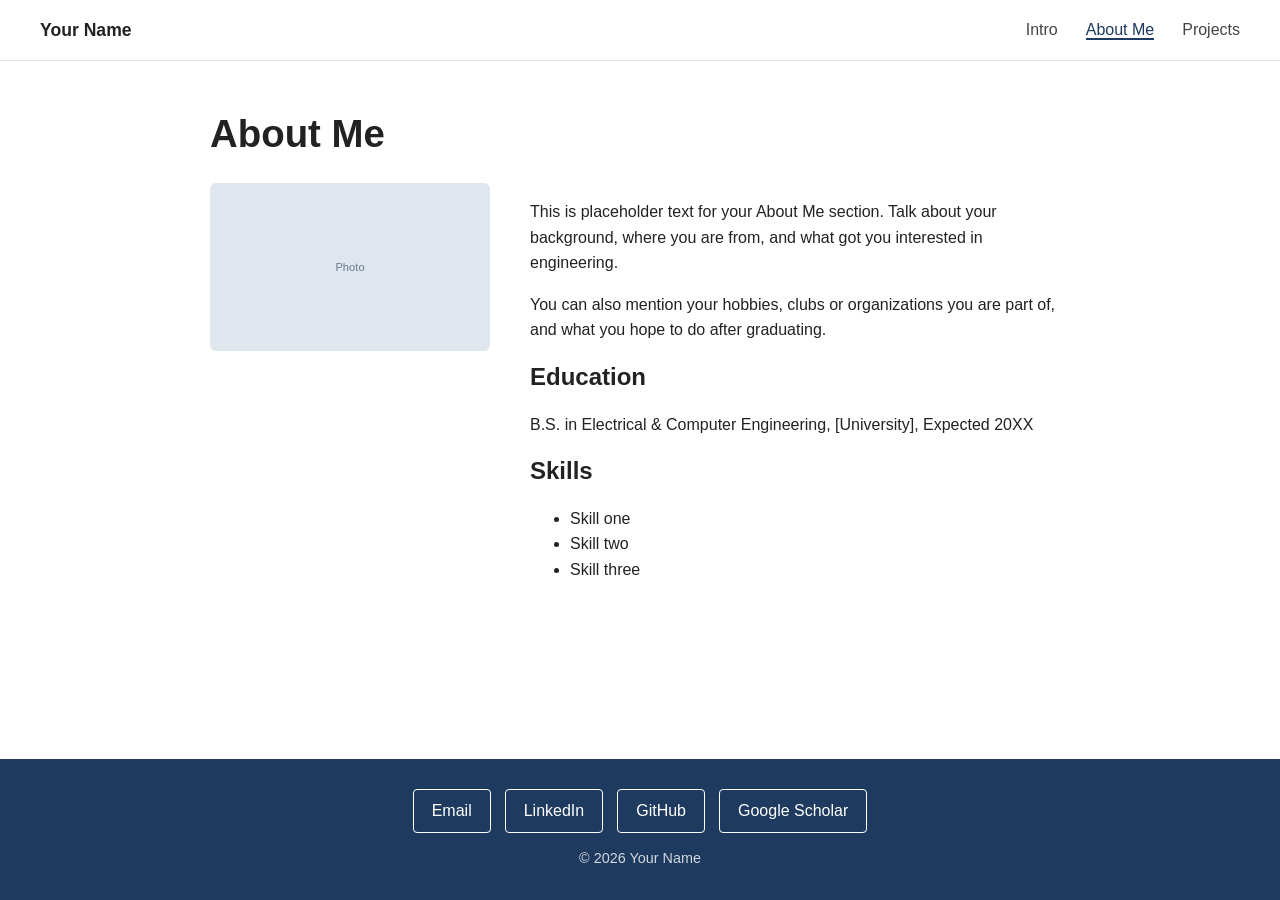
==== about.html @ 7c508850 "Add basic personal website with Intro, About Me, and Projects pages Co-Authored-By: Claude Opus 5.5 " ====
<!DOCTYPE html>
<html lang="en">
<head>
  <meta charset="UTF-8">
  <meta name="viewport" content="width=device-width, initial-scale=1.0">
  <title>About Me | Your Name</title>
  <link rel="stylesheet" href="style.css">
</head>
<body>
  <nav class="navbar">
    <a class="site-name" href="index.html">Your Name</a>
    <ul>
      <li><a href="index.html">Intro</a></li>
      <li><a href="about.html" class="active">About Me</a></li>
      <li><a href="projects.html">Projects</a></li>
    </ul>
  </nav>

  <main class="content">
    <h1 class="page-title">About Me</h1>
    <div class="about-layout">
      <img src="images/about-placeholder.svg" alt="Placeholder photo">
      <div>
        <p>
          This is placeholder text for your About Me section. Talk about your background,
          where you are from, and what got you interested in engineering.
        </p>
        <p>
          You can also mention your hobbies, clubs or organizations you are part of,
          and what you hope to do after graduating.
        </p>
        <h2>Education</h2>
        <p>B.S. in Electrical &amp; Computer Engineering, [University], Expected 20XX</p>
        <h2>Skills</h2>
        <ul>
          <li>Skill one</li>
          <li>Skill two</li>
          <li>Skill three</li>
        </ul>
      </div>
    </div>
  </main>

  <footer>
    <div class="footer-links">
      <a href="mailto:your.email@example.com">Email</a>
      <a href="https://www.linkedin.com/in/your-profile" target="_blank">LinkedIn</a>
      <a href="https://github.com/your-username" target="_blank">GitHub</a>
      <a href="https://scholar.google.com/citations?user=YOUR_ID" target="_blank">Google Scholar</a>
    </div>
    <p>&copy; 2026 Your Name</p>
  </footer>
</body>
</html>
---- style.css ----
/* ---------- Basics ---------- */
* {
  box-sizing: border-box;
}

body {
  margin: 0;
  font-family: "Helvetica Neue", Arial, sans-serif;
  color: #222;
  background: #ffffff;
  line-height: 1.6;
  display: flex;
  flex-direction: column;
  min-height: 100vh;
}

main {
  flex: 1;
}

a {
  color: #1e3a5f;
}

h1, h2, h3 {
  line-height: 1.2;
}

/* ---------- Nav bar (top right links) ---------- */
.navbar {
  display: flex;
  justify-content: space-between;
  align-items: center;
  padding: 16px 40px;
  background: #ffffff;
  border-bottom: 1px solid #e5e5e5;
}

.navbar .site-name {
  font-weight: bold;
  font-size: 1.1rem;
  color: #222;
  text-decoration: none;
}

.navbar ul {
  list-style: none;
  margin: 0;
  padding: 0;
  display: flex;
  gap: 28px;
}

.navbar ul a {
  color: #444;
  text-decoration: none;
}

.navbar ul a:hover,
.navbar ul a.active {
  color: #1e3a5f;
  border-bottom: 2px solid #1e3a5f;
}

/* ---------- Hero banner (Intro page) ---------- */
.hero {
  background-image: url("images/hero.svg");
  background-size: cover;
  background-position: center;
  color: #ffffff;
  text-align: center;
  padding: 140px 20px;
}

.hero h1 {
  font-size: 4rem;
  margin: 0 0 10px;
  letter-spacing: 2px;
}

.hero p {
  font-size: 1.3rem;
  margin: 0;
}

/* ---------- Page content ---------- */
.content {
  max-width: 900px;
  margin: 0 auto;
  padding: 50px 20px;
}

.page-title {
  font-size: 2.4rem;
  margin-top: 0;
}

.about-layout {
  display: flex;
  gap: 40px;
  align-items: flex-start;
}

.about-layout img {
  width: 280px;
  max-width: 100%;
  border-radius: 6px;
}

/* ---------- Project cards ---------- */
.project {
  display: flex;
  gap: 24px;
  padding: 24px 0;
  border-bottom: 1px solid #e5e5e5;
}

.project:last-child {
  border-bottom: none;
}

.project img {
  width: 240px;
  max-width: 100%;
  border-radius: 6px;
}

.project h3 {
  margin-top: 0;
}

/* ---------- Footer bar ---------- */
footer {
  background: #1e3a5f;
  color: #ffffff;
  text-align: center;
  padding: 30px 20px;
}

footer .footer-links {
  display: flex;
  justify-content: center;
  flex-wrap: wrap;
  gap: 14px;
  margin-bottom: 14px;
}

footer .footer-links a {
  color: #ffffff;
  text-decoration: none;
  border: 1px solid #ffffff;
  border-radius: 4px;
  padding: 8px 18px;
}

footer .footer-links a:hover {
  background: #ffffff;
  color: #1e3a5f;
}

footer p {
  margin: 0;
  font-size: 0.9rem;
  opacity: 0.8;
}

/* ---------- Small screens ---------- */
@media (max-width: 700px) {
  .navbar {
    flex-direction: column;
    gap: 10px;
    padding: 16px;
  }

  .hero h1 {
    font-size: 2.6rem;
  }

  .about-layout,
  .project {
    flex-direction: column;
  }
}
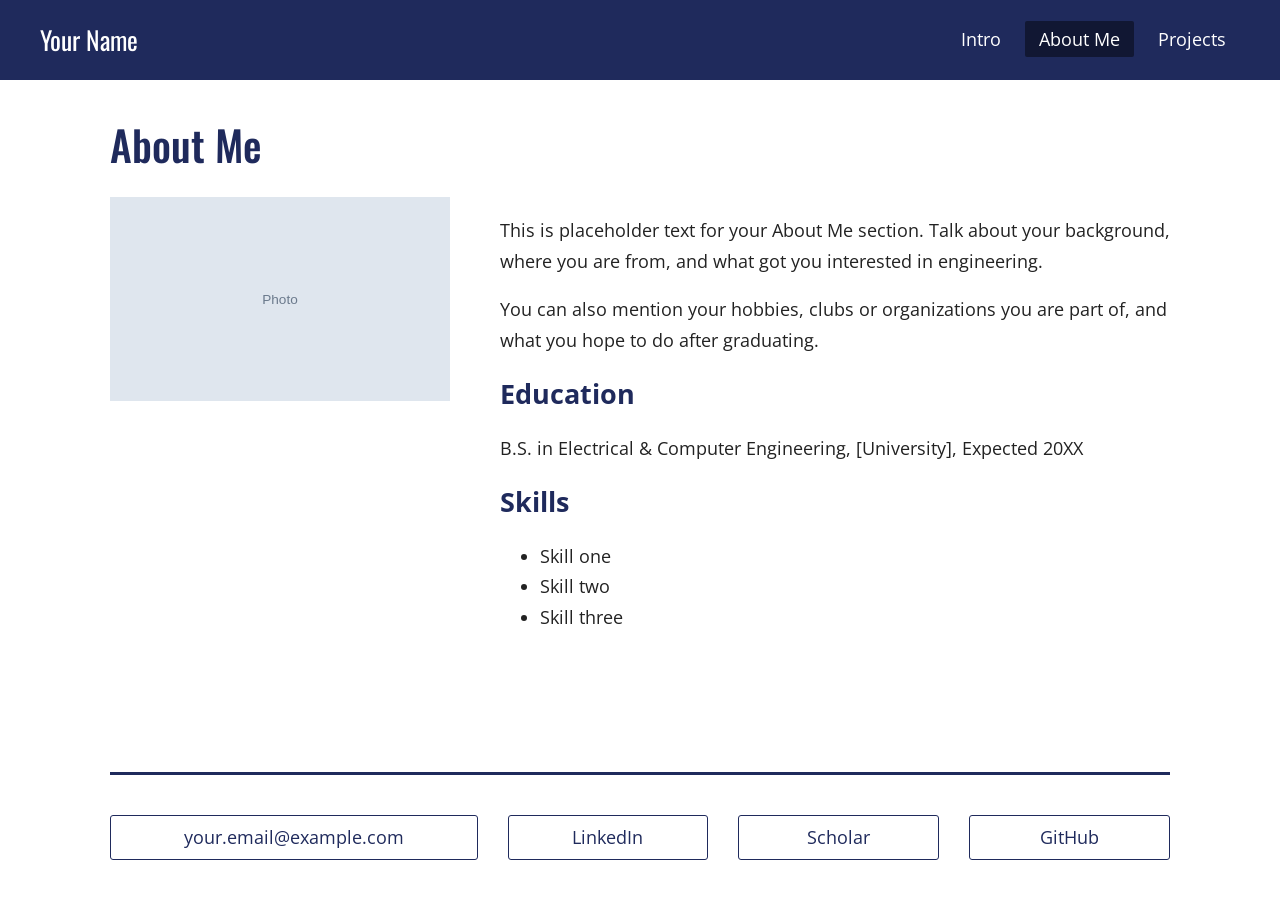
==== commit 9866309e: "Restyle banner, nav, and footer to match reference screenshots Co-Authored-By: Claude Opus 5.5 <nore" ====
--- a/about.html
+++ b/about.html
@@ -4,6 +4,9 @@
   <meta charset="UTF-8">
   <meta name="viewport" content="width=device-width, initial-scale=1.0">
   <title>About Me | Your Name</title>
+  <link rel="preconnect" href="https://fonts.googleapis.com">
+  <link rel="preconnect" href="https://fonts.gstatic.com" crossorigin>
+  <link href="https://fonts.googleapis.com/css2?family=Oswald:wght@400;500&family=Open+Sans:wght@400;600&display=swap" rel="stylesheet">
   <link rel="stylesheet" href="style.css">
 </head>
 <body>
@@ -42,13 +45,13 @@
   </main>
 
   <footer>
+    <div class="footer-line"></div>
     <div class="footer-links">
-      <a href="mailto:your.email@example.com">Email</a>
+      <a class="email" href="mailto:your.email@example.com">your.email@example.com</a>
       <a href="https://www.linkedin.com/in/your-profile" target="_blank">LinkedIn</a>
+      <a href="https://scholar.google.com/citations?user=YOUR_ID" target="_blank">Scholar</a>
       <a href="https://github.com/your-username" target="_blank">GitHub</a>
-      <a href="https://scholar.google.com/citations?user=YOUR_ID" target="_blank">Google Scholar</a>
     </div>
-    <p>&copy; 2026 Your Name</p>
   </footer>
 </body>
 </html>
--- a/style.css
+++ b/style.css
@@ -1,14 +1,21 @@
-/* ---------- Basics ---------- */
+/* ---------- Colors and fonts (change these to restyle the whole site) ---------- */
+:root {
+  --navy: #1f2a5c;
+  --text: #222;
+  --light-line: #e5e5e5;
+}
+
 * {
   box-sizing: border-box;
 }
 
 body {
   margin: 0;
-  font-family: "Helvetica Neue", Arial, sans-serif;
-  color: #222;
+  font-family: "Open Sans", Arial, sans-serif;
+  font-size: 18px;
+  color: var(--text);
   background: #ffffff;
-  line-height: 1.6;
+  line-height: 1.7;
   display: flex;
   flex-direction: column;
   min-height: 100vh;
@@ -19,27 +26,36 @@
 }
 
 a {
-  color: #1e3a5f;
+  color: var(--text);
 }
 
 h1, h2, h3 {
   line-height: 1.2;
-}
-
-/* ---------- Nav bar (top right links) ---------- */
+  color: var(--navy);
+}
+
+/* ---------- Nav bar (name on the left, links top right) ---------- */
 .navbar {
   display: flex;
   justify-content: space-between;
   align-items: center;
-  padding: 16px 40px;
-  background: #ffffff;
-  border-bottom: 1px solid #e5e5e5;
+  padding: 18px 40px;
+  background: var(--navy);
+}
+
+/* On the Intro page the nav sits on top of the banner picture */
+.navbar.overlay {
+  position: absolute;
+  top: 0;
+  left: 0;
+  right: 0;
+  background: transparent;
 }
 
 .navbar .site-name {
-  font-weight: bold;
-  font-size: 1.1rem;
-  color: #222;
+  font-family: "Oswald", Arial, sans-serif;
+  font-size: 1.6rem;
+  color: #ffffff;
   text-decoration: none;
 }
 
@@ -48,71 +64,82 @@
   margin: 0;
   padding: 0;
   display: flex;
-  gap: 28px;
+  gap: 10px;
 }
 
 .navbar ul a {
-  color: #444;
+  color: #ffffff;
   text-decoration: none;
+  padding: 6px 14px;
+  border-radius: 2px;
 }
 
 .navbar ul a:hover,
 .navbar ul a.active {
-  color: #1e3a5f;
-  border-bottom: 2px solid #1e3a5f;
+  background: rgba(0, 0, 0, 0.45);
 }
 
 /* ---------- Hero banner (Intro page) ---------- */
 .hero {
-  background-image: url("images/hero.svg");
+  position: relative;
+  /* dark tint over the picture so the white text is readable */
+  background-image: linear-gradient(rgba(0, 0, 0, 0.45), rgba(0, 0, 0, 0.45)),
+    url("images/hero.svg");
   background-size: cover;
   background-position: center;
   color: #ffffff;
   text-align: center;
-  padding: 140px 20px;
+  padding: 170px 20px 140px;
 }
 
 .hero h1 {
-  font-size: 4rem;
-  margin: 0 0 10px;
-  letter-spacing: 2px;
-}
-
-.hero p {
-  font-size: 1.3rem;
+  font-family: "Oswald", Arial, sans-serif;
+  font-weight: 500;
+  font-size: 6rem;
+  text-transform: uppercase;
+  color: #ffffff;
   margin: 0;
+}
+
+/* The navy bar under the name */
+.hero .underline {
+  width: 65%;
+  height: 10px;
+  margin: 20px auto 0;
+  background: var(--navy);
 }
 
 /* ---------- Page content ---------- */
 .content {
-  max-width: 900px;
+  max-width: 1100px;
   margin: 0 auto;
-  padding: 50px 20px;
+  padding: 40px 20px;
 }
 
 .page-title {
-  font-size: 2.4rem;
+  font-family: "Oswald", Arial, sans-serif;
+  font-weight: 500;
+  font-size: 2.6rem;
   margin-top: 0;
 }
 
 .about-layout {
   display: flex;
-  gap: 40px;
+  gap: 50px;
   align-items: flex-start;
 }
 
 .about-layout img {
-  width: 280px;
+  width: 340px;
   max-width: 100%;
-  border-radius: 6px;
 }
 
 /* ---------- Project cards ---------- */
 .project {
   display: flex;
-  gap: 24px;
-  padding: 24px 0;
-  border-bottom: 1px solid #e5e5e5;
+  gap: 30px;
+  padding: 28px 0;
+  border-bottom: 1px solid var(--light-line);
 }
 
 .project:last-child {
@@ -120,9 +147,8 @@
 }
 
 .project img {
-  width: 240px;
+  width: 300px;
   max-width: 100%;
-  border-radius: 6px;
 }
 
 .project h3 {
@@ -131,49 +157,59 @@
 
 /* ---------- Footer bar ---------- */
 footer {
-  background: #1e3a5f;
-  color: #ffffff;
+  max-width: 1100px;
+  width: 100%;
+  margin: 0 auto;
+  padding: 0 20px 40px;
+}
+
+footer .footer-line {
+  height: 3px;
+  background: var(--navy);
+  margin-bottom: 40px;
+}
+
+footer .footer-links {
+  display: flex;
+  flex-wrap: wrap;
+  gap: 30px;
+}
+
+footer .footer-links a {
+  flex: 1;
+  min-width: 140px;
   text-align: center;
-  padding: 30px 20px;
-}
-
-footer .footer-links {
-  display: flex;
-  justify-content: center;
-  flex-wrap: wrap;
-  gap: 14px;
-  margin-bottom: 14px;
-}
-
-footer .footer-links a {
-  color: #ffffff;
+  color: var(--navy);
   text-decoration: none;
-  border: 1px solid #ffffff;
-  border-radius: 4px;
-  padding: 8px 18px;
+  border: 1.5px solid var(--navy);
+  border-radius: 3px;
+  padding: 6px 16px;
+}
+
+/* the email button is wider, like in the example */
+footer .footer-links a.email {
+  flex: 2;
 }
 
 footer .footer-links a:hover {
-  background: #ffffff;
-  color: #1e3a5f;
-}
-
-footer p {
-  margin: 0;
-  font-size: 0.9rem;
-  opacity: 0.8;
-}
-
-/* ---------- Small screens ---------- */
-@media (max-width: 700px) {
+  background: var(--navy);
+  color: #ffffff;
+}
+
+/* ---------- Small screens (phones) ---------- */
+@media (max-width: 800px) {
   .navbar {
     flex-direction: column;
     gap: 10px;
     padding: 16px;
   }
 
+  .hero {
+    padding-top: 200px;
+  }
+
   .hero h1 {
-    font-size: 2.6rem;
+    font-size: 3.2rem;
   }
 
   .about-layout,
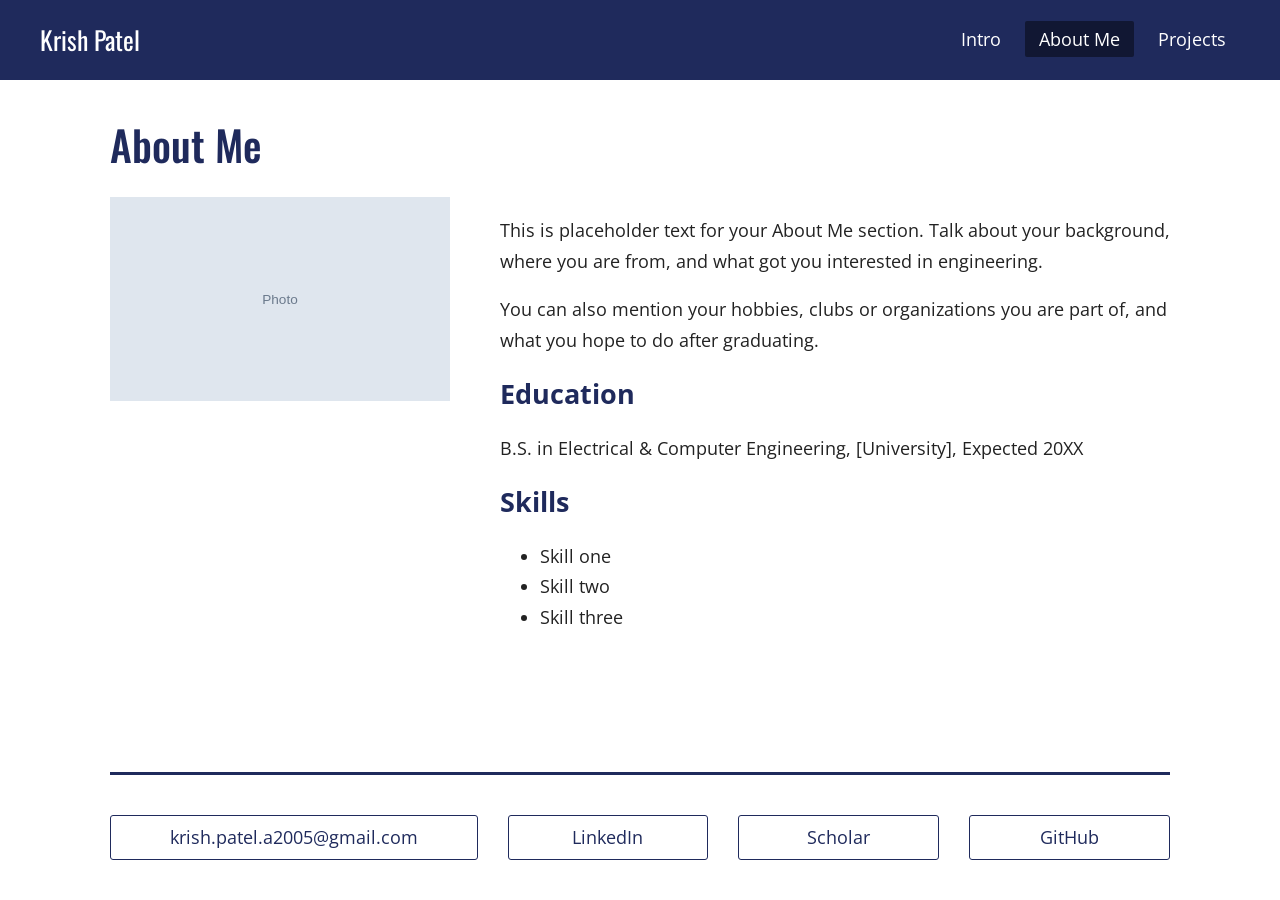
==== commit 271d9324: "Add intro text, real links, and licensed banner photo Co-Authored-By: Claude Opus 5.5 <noreply@anthr" ====
--- a/about.html
+++ b/about.html
@@ -3,7 +3,7 @@
 <head>
   <meta charset="UTF-8">
   <meta name="viewport" content="width=device-width, initial-scale=1.0">
-  <title>About Me | Your Name</title>
+  <title>About Me | Krish Patel</title>
   <link rel="preconnect" href="https://fonts.googleapis.com">
   <link rel="preconnect" href="https://fonts.gstatic.com" crossorigin>
   <link href="https://fonts.googleapis.com/css2?family=Oswald:wght@400;500&family=Open+Sans:wght@400;600&display=swap" rel="stylesheet">
@@ -11,7 +11,7 @@
 </head>
 <body>
   <nav class="navbar">
-    <a class="site-name" href="index.html">Your Name</a>
+    <a class="site-name" href="index.html">Krish Patel</a>
     <ul>
       <li><a href="index.html">Intro</a></li>
       <li><a href="about.html" class="active">About Me</a></li>
@@ -47,10 +47,10 @@
   <footer>
     <div class="footer-line"></div>
     <div class="footer-links">
-      <a class="email" href="mailto:your.email@example.com">your.email@example.com</a>
-      <a href="https://www.linkedin.com/in/your-profile" target="_blank">LinkedIn</a>
-      <a href="https://scholar.google.com/citations?user=YOUR_ID" target="_blank">Scholar</a>
-      <a href="https://github.com/your-username" target="_blank">GitHub</a>
+      <a class="email" href="mailto:krish.patel.a2005@gmail.com">krish.patel.a2005@gmail.com</a>
+      <a href="https://www.linkedin.com/in/krish-patel-1a8804224/" target="_blank">LinkedIn</a>
+      <a href="https://scholar.google.com/citations?user=Dume6soAAAAJ" target="_blank">Scholar</a>
+      <a href="https://github.com/pkrish11" target="_blank">GitHub</a>
     </div>
   </footer>
 </body>
--- a/style.css
+++ b/style.css
@@ -84,7 +84,7 @@
   position: relative;
   /* dark tint over the picture so the white text is readable */
   background-image: linear-gradient(rgba(0, 0, 0, 0.45), rgba(0, 0, 0, 0.45)),
-    url("images/hero.svg");
+    url("images/hero.jpg");
   background-size: cover;
   background-position: center;
   color: #ffffff;
@@ -217,3 +217,14 @@
     flex-direction: column;
   }
 }
+
+/* Small credit line for the banner photo (required by its license) */
+.photo-credit {
+  font-size: 0.8rem;
+  color: #777;
+  margin-top: 30px;
+}
+
+.photo-credit a {
+  color: #777;
+}
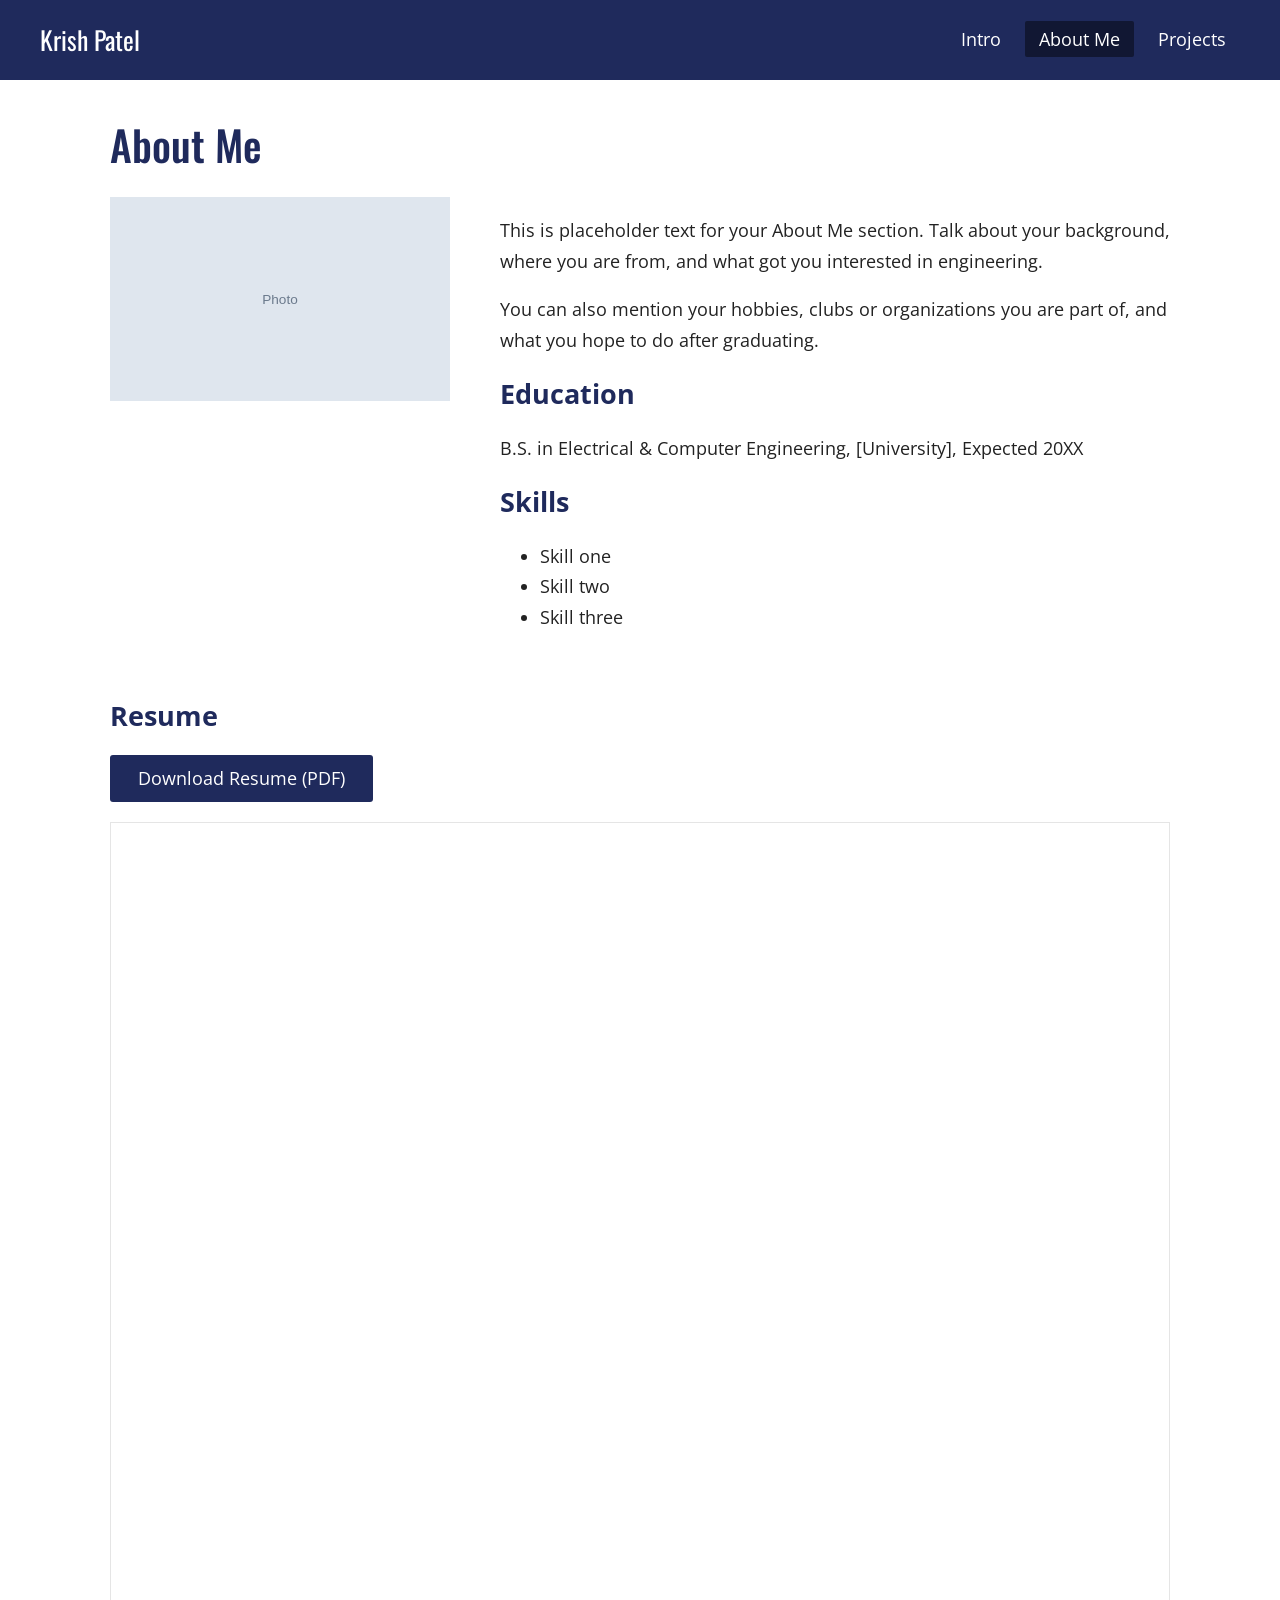
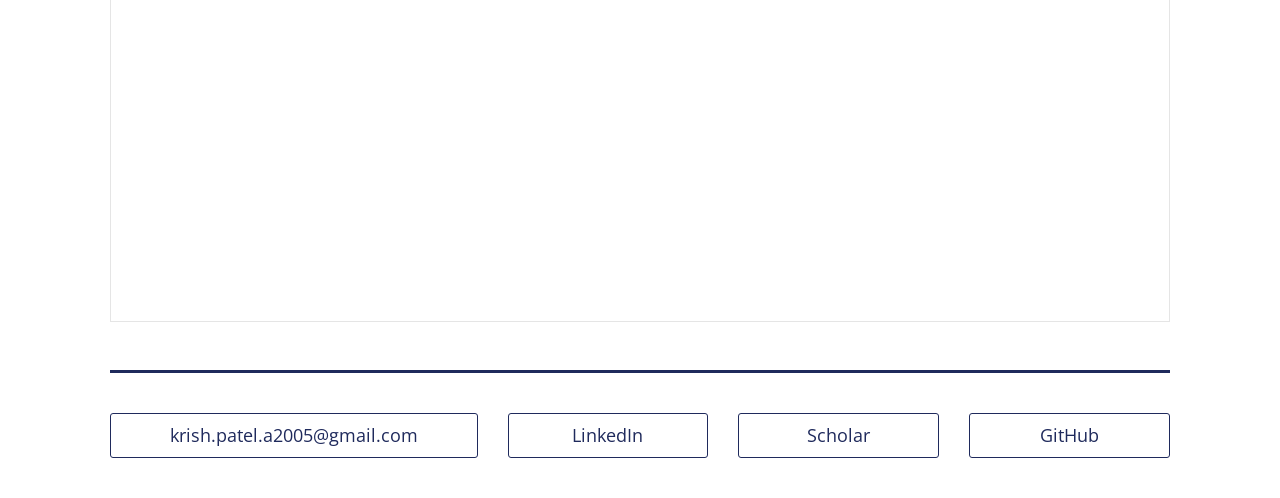
==== commit 2ed3d66c: "Add resume PDF viewer and download button to About Me Co-Authored-By: Claude Opus 5.5 <noreply@anthr" ====
--- a/about.html
+++ b/about.html
@@ -42,6 +42,12 @@
         </ul>
       </div>
     </div>
+
+    <section class="resume">
+      <h2>Resume</h2>
+      <a class="button" href="files/Krish_Patel_Resume.pdf" download>Download Resume (PDF)</a>
+      <iframe src="files/Krish_Patel_Resume.pdf#navpanes=0&amp;view=FitH" title="Krish Patel resume"></iframe>
+    </section>
   </main>
 
   <footer>
--- a/style.css
+++ b/style.css
@@ -228,3 +228,28 @@
 .photo-credit a {
   color: #777;
 }
+
+/* ---------- Resume (About Me page) ---------- */
+.resume {
+  margin-top: 50px;
+}
+
+.button {
+  display: inline-block;
+  background: var(--navy);
+  color: #ffffff;
+  text-decoration: none;
+  padding: 8px 28px;
+  border-radius: 3px;
+  margin-bottom: 20px;
+}
+
+.button:hover {
+  opacity: 0.85;
+}
+
+.resume iframe {
+  width: 100%;
+  height: 1100px;
+  border: 1px solid var(--light-line);
+}
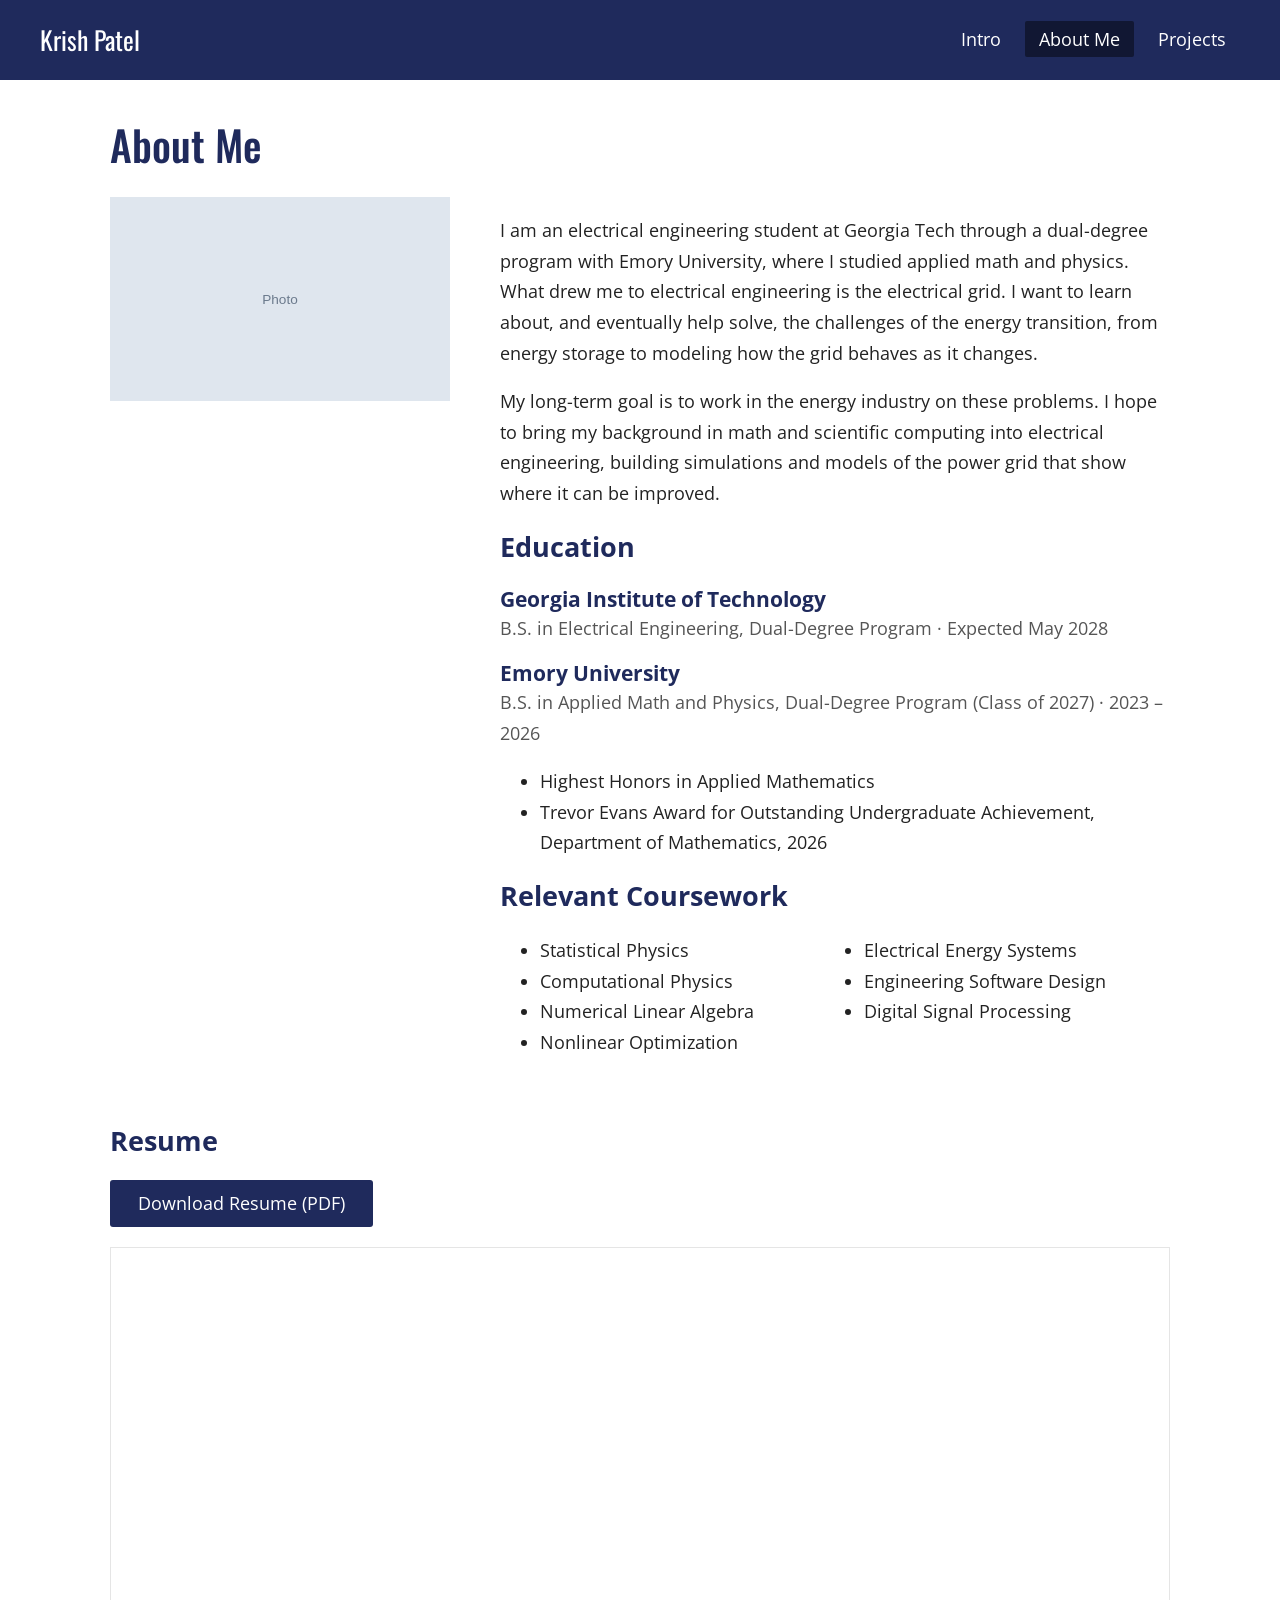
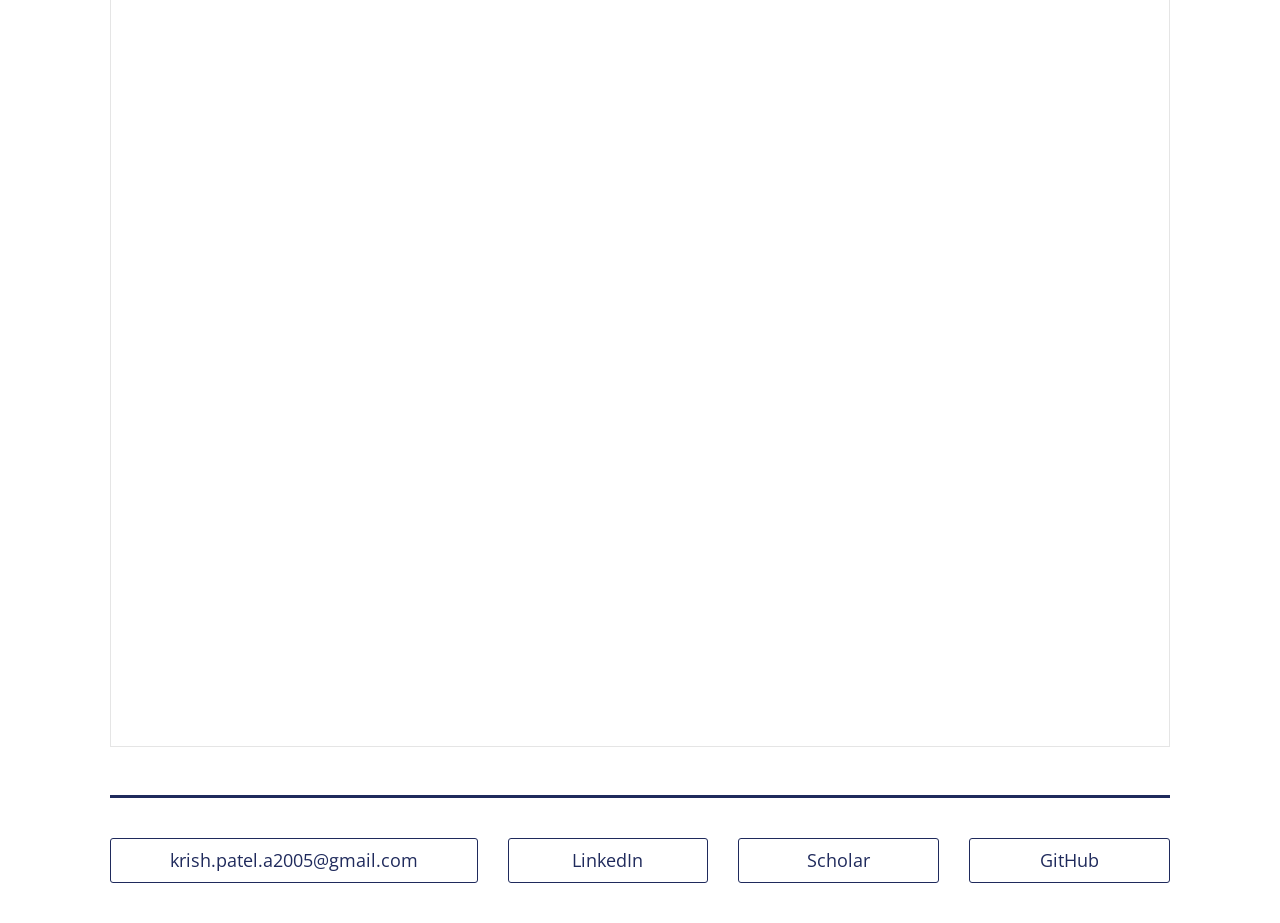
==== commit 8d1d3cdc: "Write About Me bio, education, and coursework Co-Authored-By: Claude Opus 5.5 <noreply@anthropic.com" ====
--- a/about.html
+++ b/about.html
@@ -25,20 +25,41 @@
       <img src="images/about-placeholder.svg" alt="Placeholder photo">
       <div>
         <p>
-          This is placeholder text for your About Me section. Talk about your background,
-          where you are from, and what got you interested in engineering.
+          I am an electrical engineering student at Georgia Tech through a dual-degree program
+          with Emory University, where I studied applied math and physics. What drew me to
+          electrical engineering is the electrical grid. I want to learn about, and eventually
+          help solve, the challenges of the energy transition, from energy storage to modeling
+          how the grid behaves as it changes.
         </p>
         <p>
-          You can also mention your hobbies, clubs or organizations you are part of,
-          and what you hope to do after graduating.
+          My long-term goal is to work in the energy industry on these problems. I hope to bring
+          my background in math and scientific computing into electrical engineering, building
+          simulations and models of the power grid that show where it can be improved.
         </p>
+
         <h2>Education</h2>
-        <p>B.S. in Electrical &amp; Computer Engineering, [University], Expected 20XX</p>
-        <h2>Skills</h2>
-        <ul>
-          <li>Skill one</li>
-          <li>Skill two</li>
-          <li>Skill three</li>
+        <div class="edu">
+          <h3>Georgia Institute of Technology</h3>
+          <p>B.S. in Electrical Engineering, Dual-Degree Program &middot; Expected May 2028</p>
+        </div>
+        <div class="edu">
+          <h3>Emory University</h3>
+          <p>B.S. in Applied Math and Physics, Dual-Degree Program (Class of 2027) &middot; 2023 &ndash; 2026</p>
+          <ul>
+            <li>Highest Honors in Applied Mathematics</li>
+            <li>Trevor Evans Award for Outstanding Undergraduate Achievement, Department of Mathematics, 2026</li>
+          </ul>
+        </div>
+
+        <h2>Relevant Coursework</h2>
+        <ul class="coursework">
+          <li>Statistical Physics</li>
+          <li>Computational Physics</li>
+          <li>Numerical Linear Algebra</li>
+          <li>Nonlinear Optimization</li>
+          <li>Electrical Energy Systems</li>
+          <li>Engineering Software Design</li>
+          <li>Digital Signal Processing</li>
         </ul>
       </div>
     </div>
--- a/style.css
+++ b/style.css
@@ -253,3 +253,43 @@
   height: 1100px;
   border: 1px solid var(--light-line);
 }
+
+/* ---------- Current / Previous headers (Projects page) ---------- */
+.section-header {
+  font-family: "Oswald", Arial, sans-serif;
+  font-weight: 500;
+  font-size: 1.8rem;
+  border-bottom: 3px solid var(--navy);
+  padding-bottom: 6px;
+  margin-top: 40px;
+}
+
+.project-meta {
+  color: #666;
+  font-style: italic;
+  margin-top: -8px;
+}
+
+.project img {
+  object-fit: contain;
+  align-self: flex-start;
+}
+
+.project h4 {
+  color: var(--navy);
+  margin: 18px 0 4px;
+}
+
+/* ---------- Education / coursework (About Me page) ---------- */
+.edu h3 {
+  margin: 16px 0 0;
+}
+
+.edu p {
+  margin: 2px 0 6px;
+  color: #555;
+}
+
+.coursework {
+  columns: 2;
+}
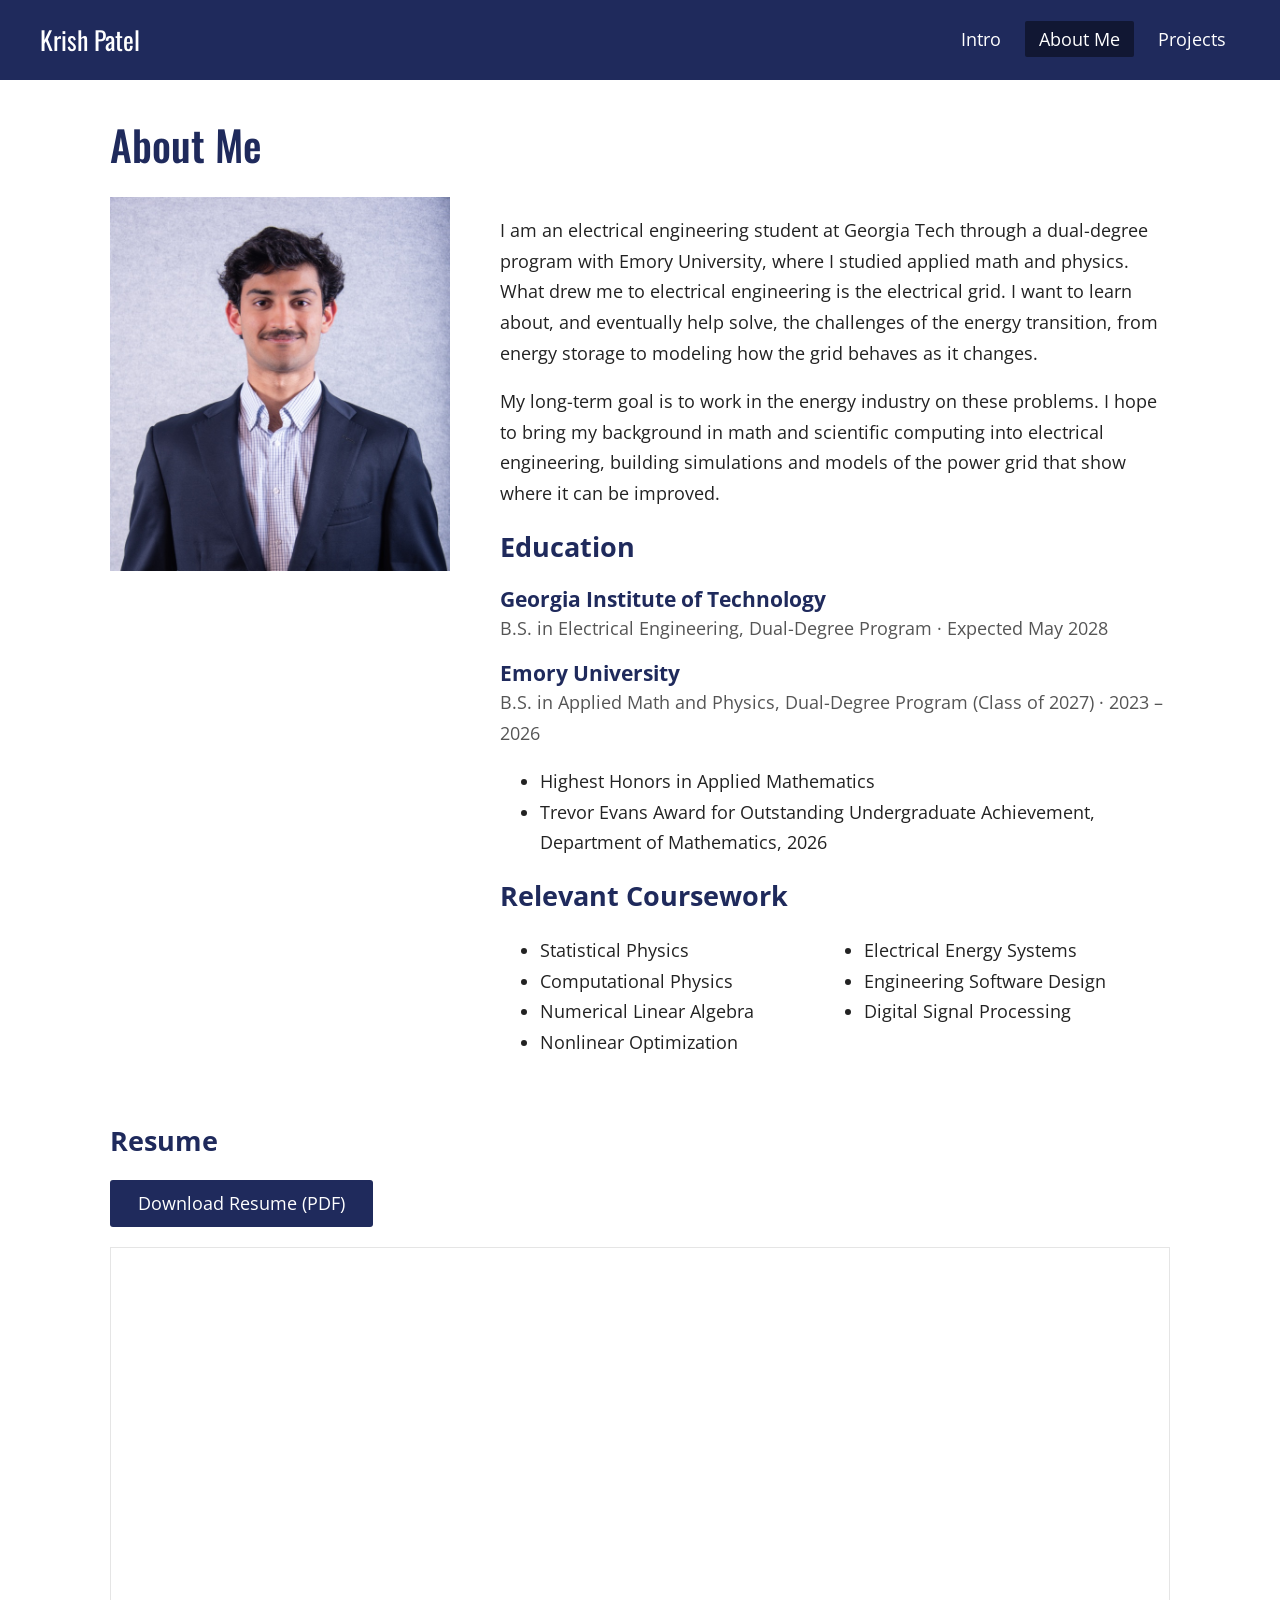
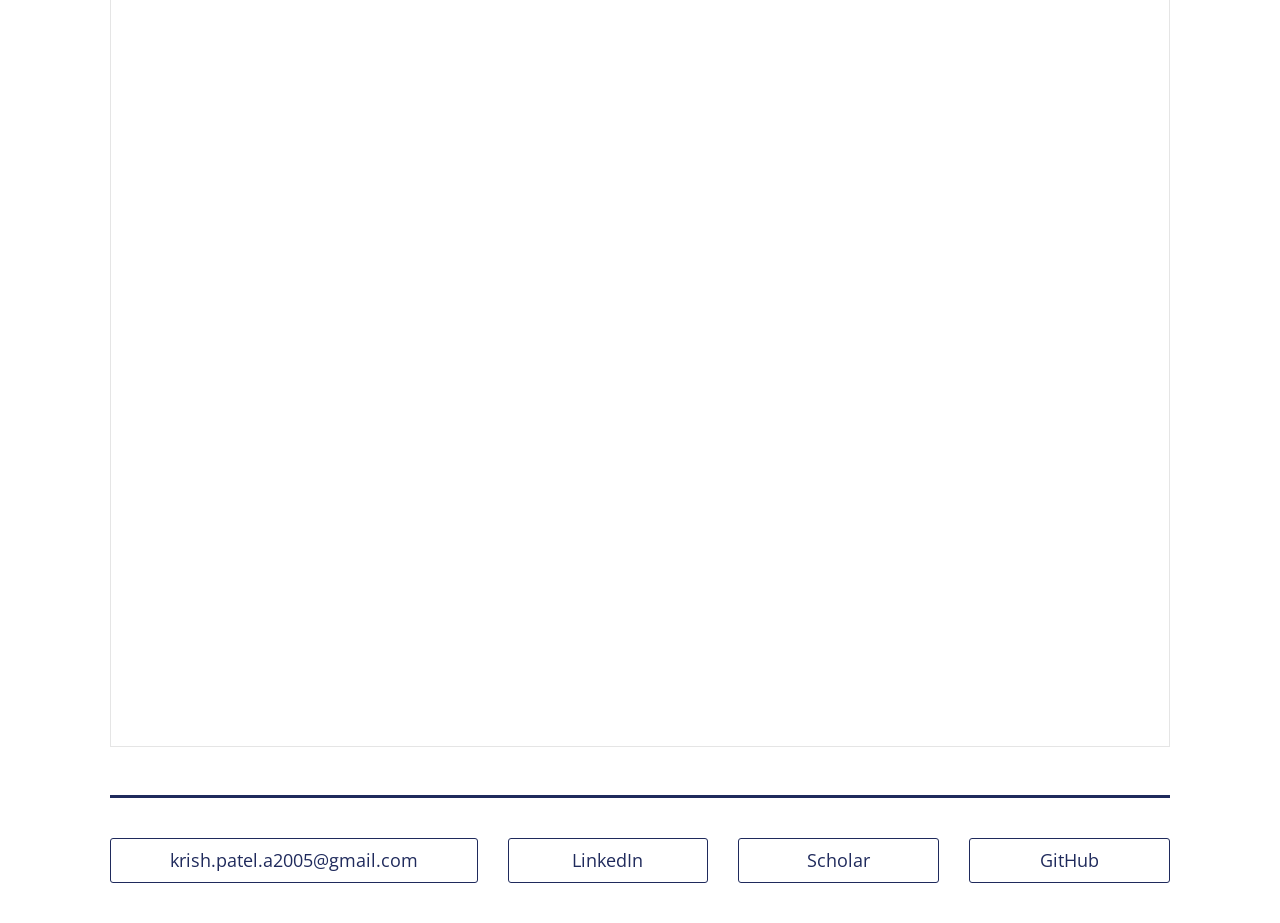
==== commit 3c76ec04: "Add headshot to About Me Co-Authored-By: Claude Opus 5.5 <noreply@anthropic.com>" ====
--- a/about.html
+++ b/about.html
@@ -22,7 +22,7 @@
   <main class="content">
     <h1 class="page-title">About Me</h1>
     <div class="about-layout">
-      <img src="images/about-placeholder.svg" alt="Placeholder photo">
+      <img src="images/headshot.jpg" alt="Headshot of Krish Patel">
       <div>
         <p>
           I am an electrical engineering student at Georgia Tech through a dual-degree program
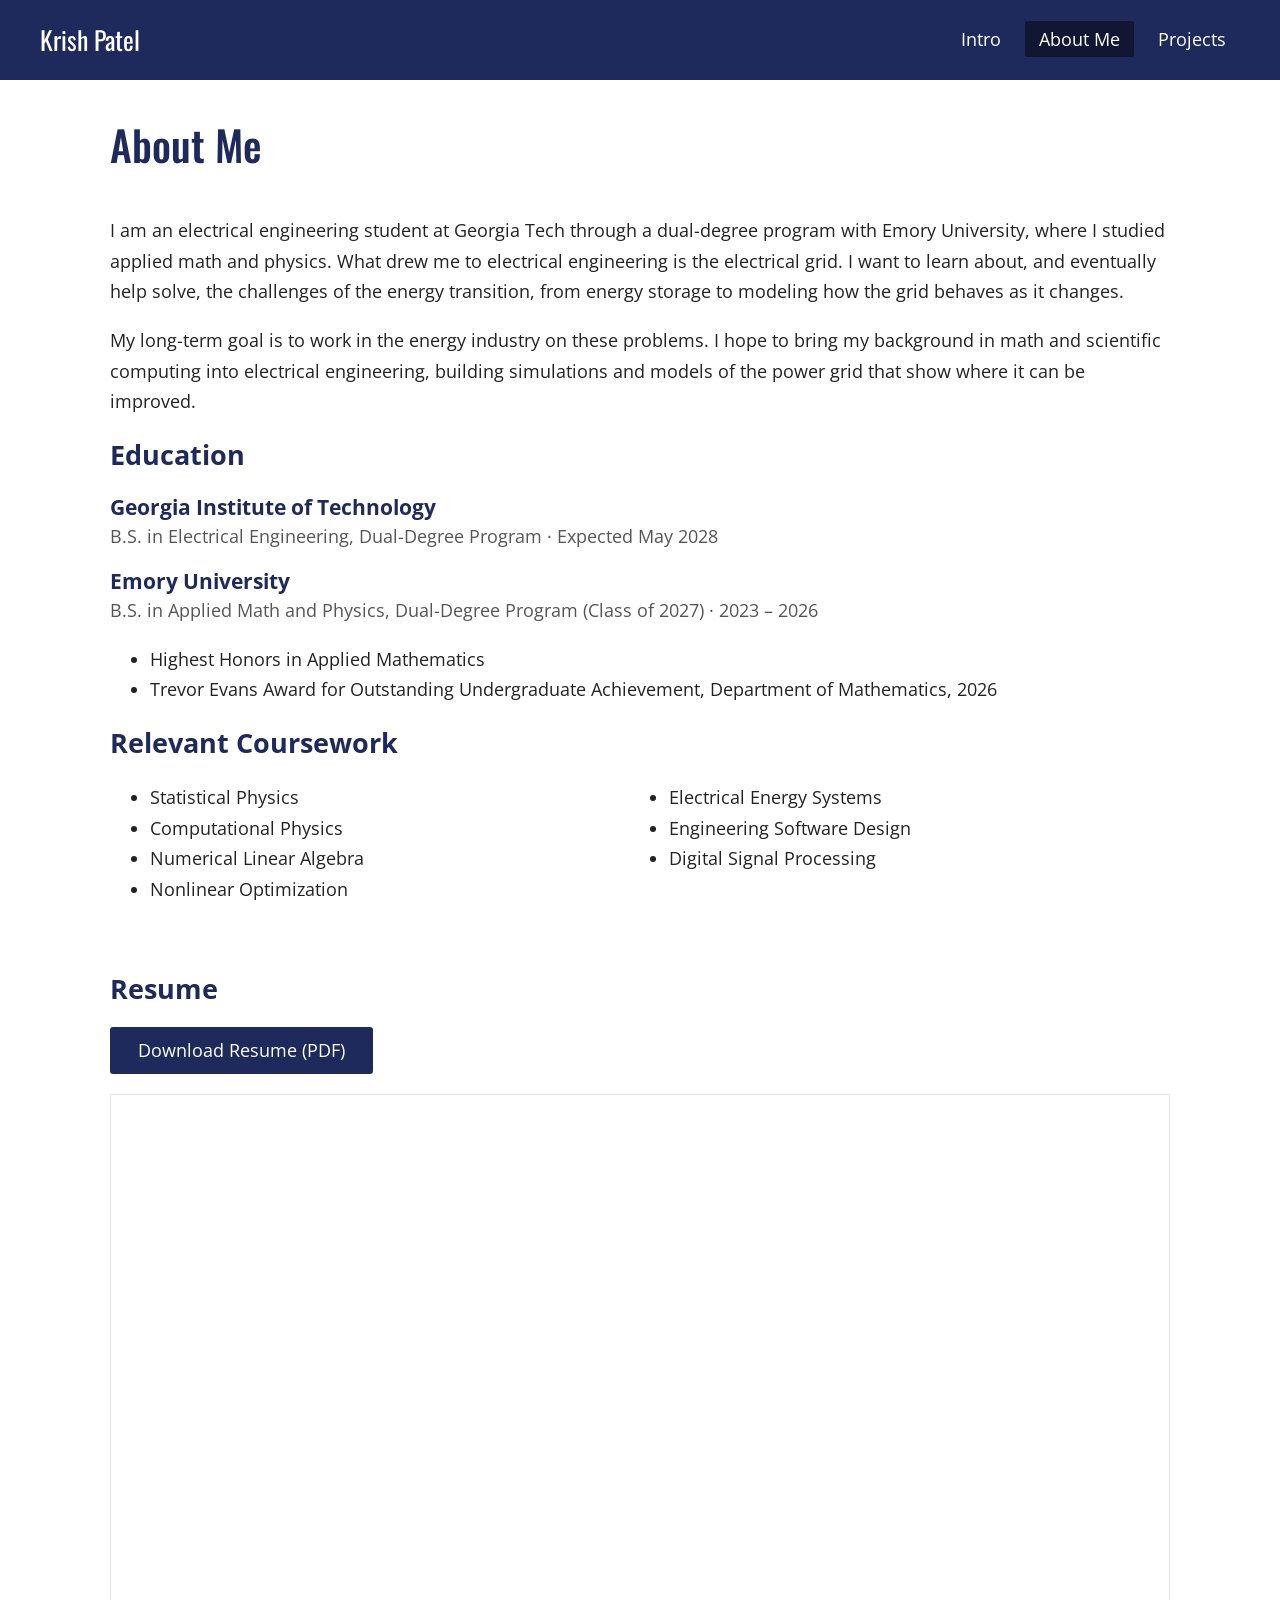
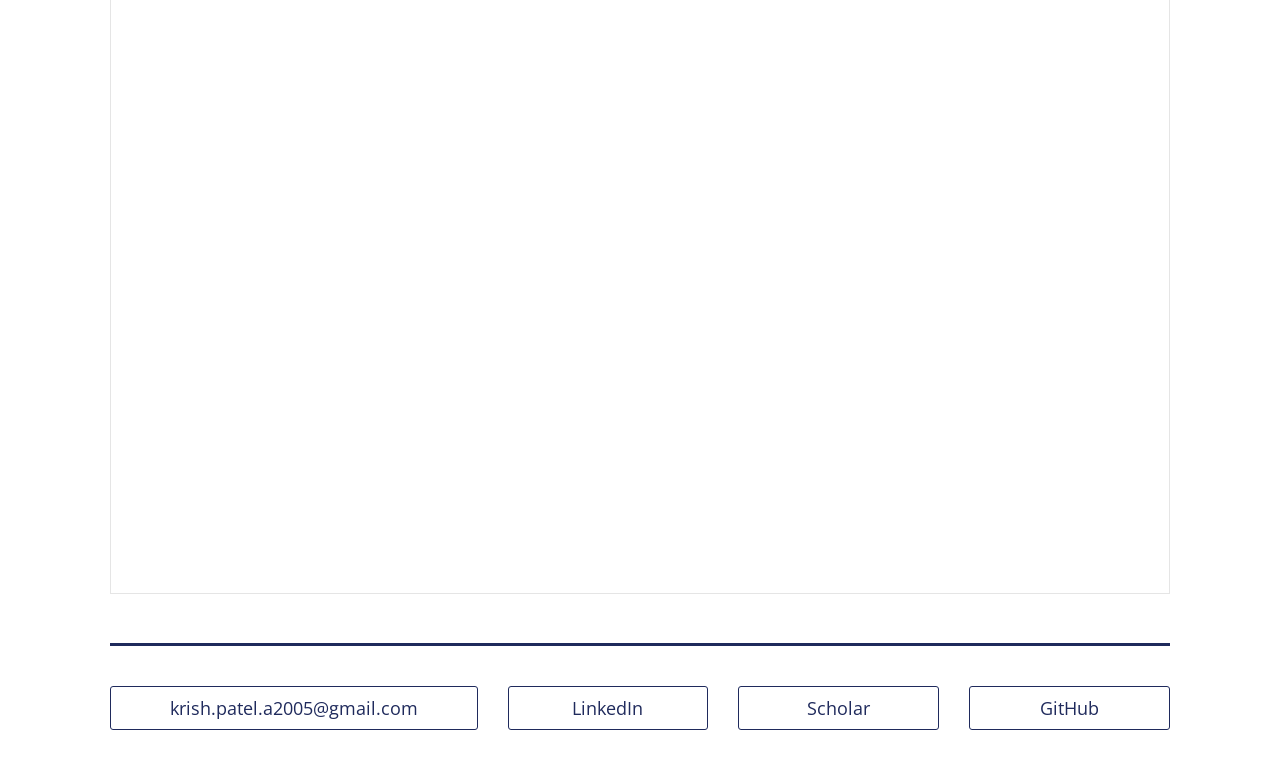
==== commit 3d70a676: "Move headshot to Intro page Co-Authored-By: Claude Opus 5.5 <noreply@anthropic.com>" ====
--- a/about.html
+++ b/about.html
@@ -22,7 +22,6 @@
   <main class="content">
     <h1 class="page-title">About Me</h1>
     <div class="about-layout">
-      <img src="images/headshot.jpg" alt="Headshot of Krish Patel">
       <div>
         <p>
           I am an electrical engineering student at Georgia Tech through a dual-degree program
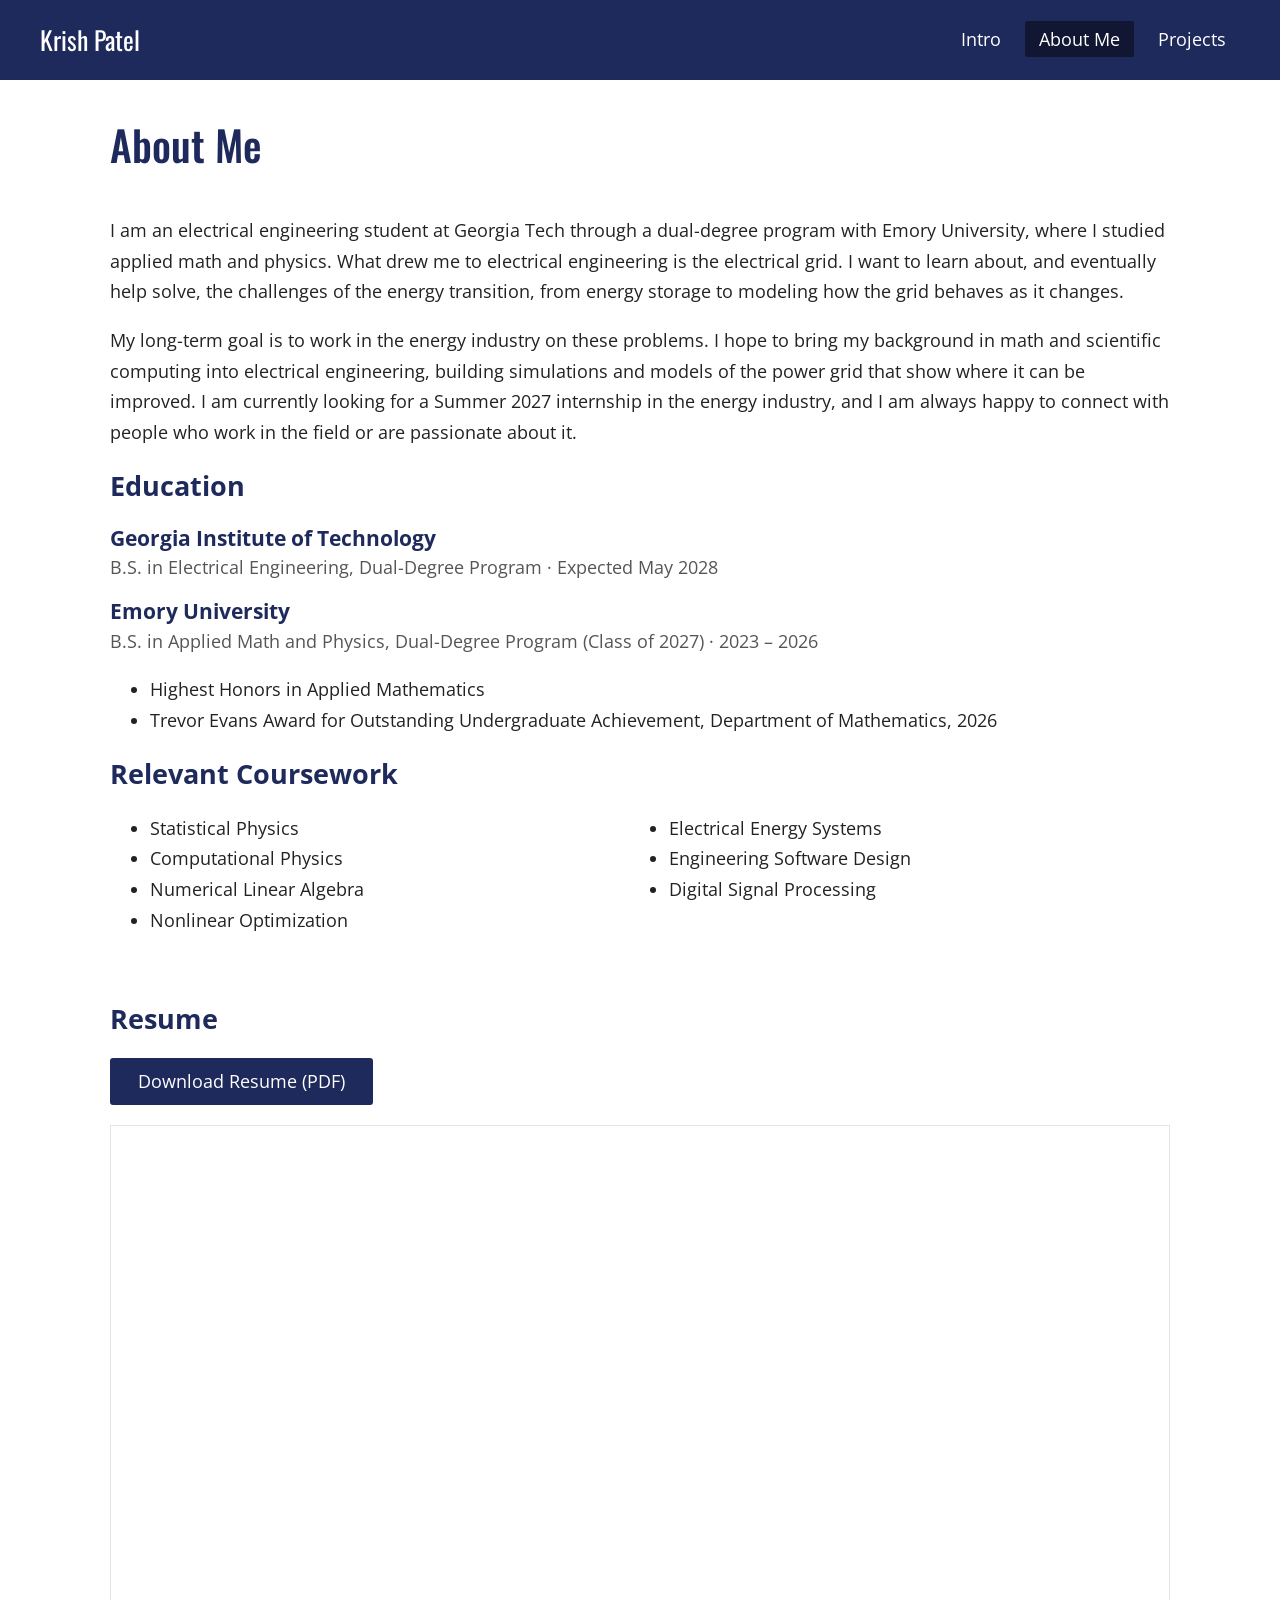
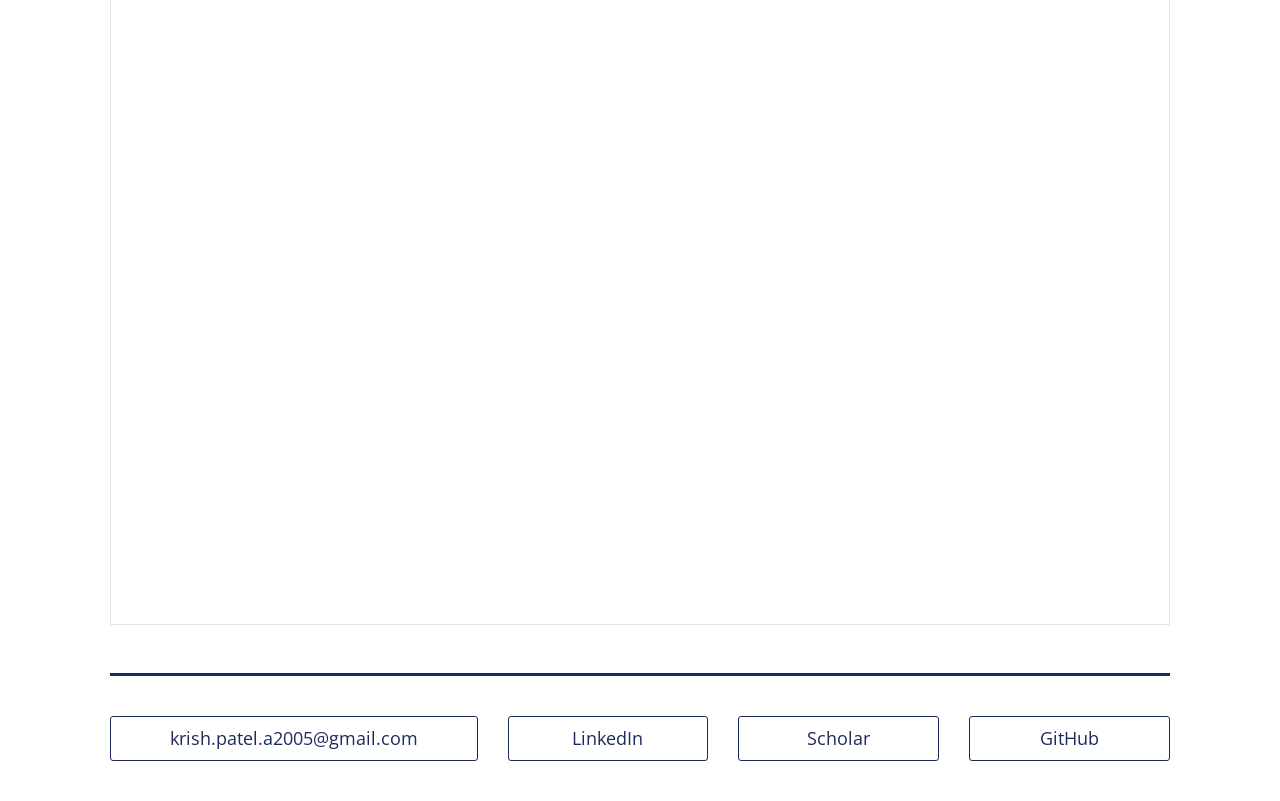
==== commit 7e1528cd: "Add Discovery Project proposal and internship note Co-Authored-By: Claude Opus 5.5 <noreply@anthropi" ====
--- a/about.html
+++ b/about.html
@@ -33,7 +33,9 @@
         <p>
           My long-term goal is to work in the energy industry on these problems. I hope to bring
           my background in math and scientific computing into electrical engineering, building
-          simulations and models of the power grid that show where it can be improved.
+          simulations and models of the power grid that show where it can be improved. I am
+          currently looking for a Summer 2027 internship in the energy industry, and I am always
+          happy to connect with people who work in the field or are passionate about it.
         </p>
 
         <h2>Education</h2>
--- a/style.css
+++ b/style.css
@@ -293,3 +293,14 @@
 .coursework {
   columns: 2;
 }
+
+.badge {
+  font-size: 0.75rem;
+  font-weight: 600;
+  vertical-align: middle;
+  background: #f0c94d;
+  color: #222;
+  padding: 2px 8px;
+  border-radius: 3px;
+  margin-left: 6px;
+}
